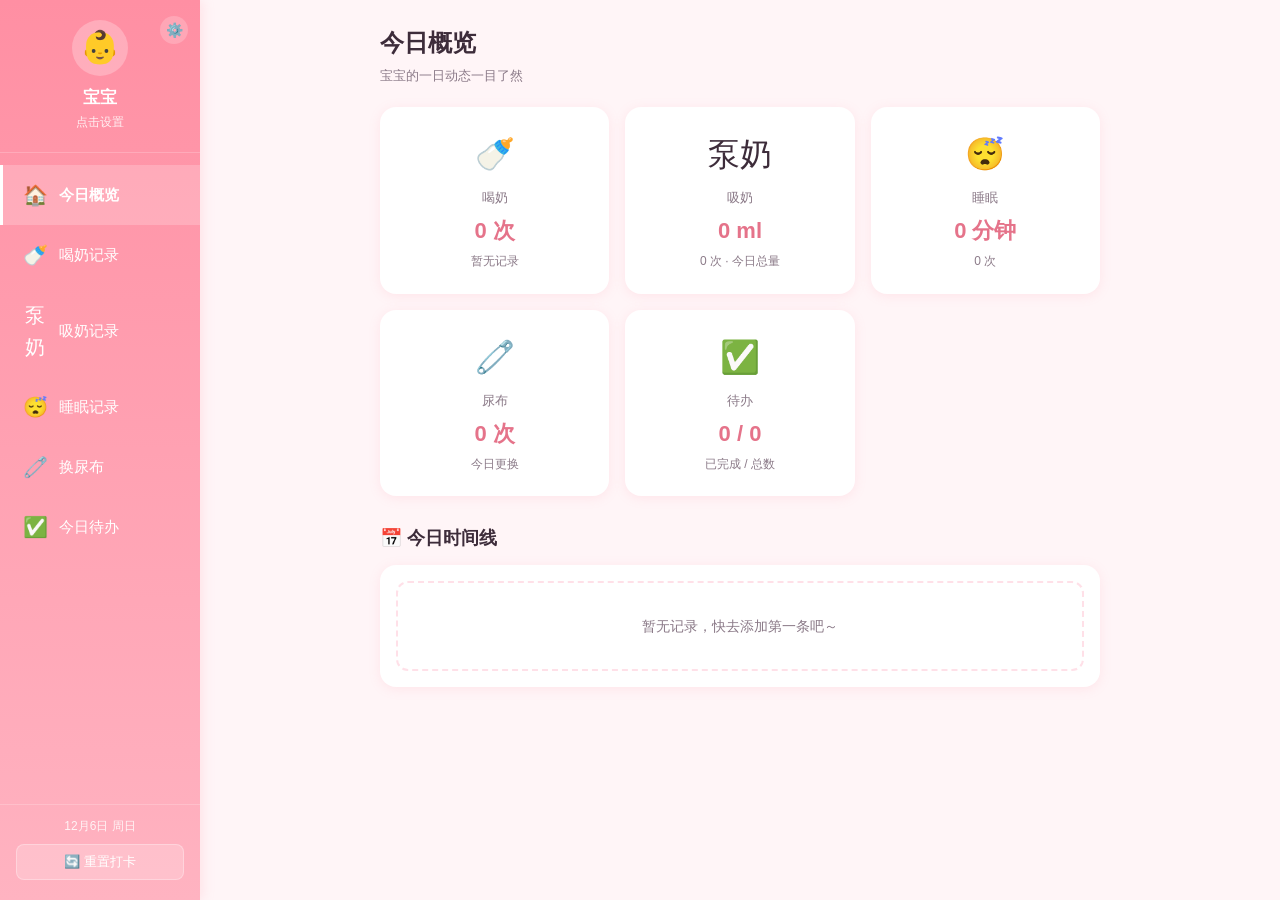
==== app.html @ 60a678c5 "添加单文件版本(全部内联)解决加载问题" ====
<!DOCTYPE html>
<html lang="zh-CN">
<head>
  <meta charset="UTF-8">
  <meta name="viewport" content="width=device-width, initial-scale=1.0, maximum-scale=1.0, user-scalable=no, viewport-fit=cover">
  <meta name="apple-mobile-web-app-capable" content="yes">
  <meta name="apple-mobile-web-app-status-bar-style" content="default">
  <meta name="apple-mobile-web-app-title" content="宝宝照护">
  <meta name="theme-color" content="#FF8FA3">
  <title>宝宝日常照护工作台</title>
  <style>/* ===== 全局样式 ===== */
:root {
  --primary: #FF8FA3;
  --primary-light: #FFB3C1;
  --primary-dark: #E5738A;
  --bg-main: #FFF5F7;
  --bg-card: #FFFFFF;
  --text-main: #3D2C3A;
  --text-sub: #8B7A88;
  --border: #FFE0E8;
  --shadow: 0 2px 12px rgba(255, 143, 163, 0.15);
  --shadow-hover: 0 4px 20px rgba(255, 143, 163, 0.25);
  --sidebar-w: 200px;
  --success: #6BCB77;
  --warning: #FFD93D;
  --info: #4D96FF;
}

* {
  margin: 0;
  padding: 0;
  box-sizing: border-box;
  -webkit-tap-highlight-color: transparent;
}

html, body {
  height: 100%;
  font-family: -apple-system, BlinkMacSystemFont, "PingFang SC", "Helvetica Neue", Arial, sans-serif;
  background: var(--bg-main);
  color: var(--text-main);
  font-size: 15px;
  line-height: 1.6;
  -webkit-font-smoothing: antialiased;
}

.app-container {
  display: flex;
  height: 100vh;
  height: 100dvh;
  overflow: hidden;
}

/* ===== 左侧导航栏 ===== */
.sidebar {
  width: var(--sidebar-w);
  background: linear-gradient(180deg, #FF8FA3 0%, #FFB3C1 100%);
  color: #fff;
  display: flex;
  flex-direction: column;
  flex-shrink: 0;
  box-shadow: 2px 0 12px rgba(255, 143, 163, 0.2);
  z-index: 10;
}

.sidebar-header {
  padding: 20px 16px;
  text-align: center;
  border-bottom: 1px solid rgba(255,255,255,0.2);
  position: relative;
}

.baby-avatar {
  width: 56px;
  height: 56px;
  background: rgba(255,255,255,0.25);
  border-radius: 50%;
  display: flex;
  align-items: center;
  justify-content: center;
  font-size: 32px;
  margin: 0 auto 8px;
}

.baby-name {
  font-size: 17px;
  font-weight: 600;
}

.baby-age {
  font-size: 12px;
  opacity: 0.85;
  margin-top: 2px;
}

.settings-btn {
  position: absolute;
  top: 16px;
  right: 12px;
  background: rgba(255,255,255,0.2);
  border: none;
  color: #fff;
  width: 28px;
  height: 28px;
  border-radius: 50%;
  font-size: 14px;
  cursor: pointer;
  transition: background 0.2s;
}

.settings-btn:hover {
  background: rgba(255,255,255,0.35);
}

.nav-list {
  list-style: none;
  flex: 1;
  overflow-y: auto;
  padding: 12px 0;
}

.nav-item {
  display: flex;
  align-items: center;
  gap: 12px;
  padding: 14px 20px;
  cursor: pointer;
  transition: all 0.2s;
  border-left: 3px solid transparent;
  font-size: 15px;
}

.nav-item:hover {
  background: rgba(255,255,255,0.12);
}

.nav-item.active {
  background: rgba(255,255,255,0.2);
  border-left-color: #fff;
  font-weight: 600;
}

.nav-icon {
  font-size: 20px;
  width: 24px;
  text-align: center;
}

.sidebar-footer {
  padding: 12px 16px 20px;
  border-top: 1px solid rgba(255,255,255,0.2);
}

.date-display {
  font-size: 12px;
  opacity: 0.85;
  margin-bottom: 8px;
  text-align: center;
}

.reset-btn {
  width: 100%;
  padding: 8px;
  background: rgba(255,255,255,0.2);
  border: 1px solid rgba(255,255,255,0.3);
  color: #fff;
  border-radius: 8px;
  font-size: 13px;
  cursor: pointer;
  transition: background 0.2s;
}

.reset-btn:hover {
  background: rgba(255,255,255,0.3);
}

/* ===== 主内容区 ===== */
.main-content {
  flex: 1;
  overflow-y: auto;
  padding: 24px 32px;
  -webkit-overflow-scrolling: touch;
}

.page {
  display: none;
  max-width: 720px;
  margin: 0 auto;
  animation: fadeIn 0.3s ease;
}

.page.active {
  display: block;
}

@keyframes fadeIn {
  from { opacity: 0; transform: translateY(8px); }
  to { opacity: 1; transform: translateY(0); }
}

.page-header {
  margin-bottom: 20px;
}

.page-header h1 {
  font-size: 24px;
  color: var(--text-main);
  margin-bottom: 4px;
}

.page-subtitle {
  font-size: 13px;
  color: var(--text-sub);
}

/* ===== 今日概览 ===== */
.dashboard-grid {
  display: grid;
  grid-template-columns: repeat(auto-fill, minmax(180px, 1fr));
  gap: 16px;
  margin-bottom: 28px;
}

.dash-card {
  background: var(--bg-card);
  border-radius: 16px;
  padding: 20px;
  text-align: center;
  box-shadow: var(--shadow);
  cursor: pointer;
  transition: all 0.25s;
  border: 2px solid transparent;
}

.dash-card:hover {
  transform: translateY(-3px);
  box-shadow: var(--shadow-hover);
  border-color: var(--primary-light);
}

.dash-icon {
  font-size: 32px;
  margin-bottom: 8px;
}

.dash-label {
  font-size: 13px;
  color: var(--text-sub);
  margin-bottom: 4px;
}

.dash-value {
  font-size: 22px;
  font-weight: 700;
  color: var(--primary-dark);
}

.dash-sub {
  font-size: 12px;
  color: var(--text-sub);
  margin-top: 4px;
}

.timeline-section h2 {
  font-size: 18px;
  margin-bottom: 12px;
}

.timeline {
  background: var(--bg-card);
  border-radius: 16px;
  padding: 16px;
  box-shadow: var(--shadow);
}

.timeline-item {
  display: flex;
  align-items: flex-start;
  gap: 12px;
  padding: 10px 0;
  border-bottom: 1px solid var(--border);
}

.timeline-item:last-child {
  border-bottom: none;
}

.timeline-time {
  font-size: 13px;
  font-weight: 600;
  color: var(--primary-dark);
  white-space: nowrap;
  min-width: 52px;
}

.timeline-content {
  font-size: 14px;
  color: var(--text-main);
  flex: 1;
}

.timeline-tag {
  display: inline-block;
  padding: 2px 8px;
  border-radius: 10px;
  font-size: 12px;
  margin-right: 6px;
  font-weight: 500;
}

/* ===== 表单卡片 ===== */
.form-card {
  background: var(--bg-card);
  border-radius: 16px;
  padding: 24px;
  box-shadow: var(--shadow);
  margin-bottom: 20px;
}

.form-card h3 {
  font-size: 17px;
  margin-bottom: 16px;
  color: var(--text-main);
}

.form-row {
  margin-bottom: 16px;
}

.form-row > label {
  display: block;
  font-size: 13px;
  color: var(--text-sub);
  margin-bottom: 8px;
  font-weight: 500;
}

.time-input, .text-input, .number-input {
  width: 100%;
  padding: 10px 14px;
  border: 1.5px solid var(--border);
  border-radius: 10px;
  font-size: 15px;
  color: var(--text-main);
  background: #FFFBFC;
  transition: border-color 0.2s;
  font-family: inherit;
}

.time-input:focus, .text-input:focus, .number-input:focus {
  outline: none;
  border-color: var(--primary);
}

/* 分段选择器 */
.segmented {
  display: flex;
  gap: 8px;
  flex-wrap: wrap;
}

.seg-btn {
  padding: 8px 16px;
  border: 1.5px solid var(--border);
  background: #FFFBFC;
  color: var(--text-sub);
  border-radius: 10px;
  font-size: 14px;
  cursor: pointer;
  transition: all 0.2s;
  font-family: inherit;
}

.seg-btn:hover {
  border-color: var(--primary-light);
}

.seg-btn.active {
  background: var(--primary);
  color: #fff;
  border-color: var(--primary);
  font-weight: 600;
}

/* 数字输入 */
.number-input-group {
  display: flex;
  align-items: center;
  gap: 8px;
}

.num-btn {
  width: 40px;
  height: 40px;
  border-radius: 10px;
  border: 1.5px solid var(--border);
  background: #FFFBFC;
  color: var(--primary-dark);
  font-size: 20px;
  cursor: pointer;
  transition: all 0.2s;
  font-family: inherit;
}

.num-btn:hover {
  background: var(--primary-light);
  color: #fff;
  border-color: var(--primary-light);
}

.number-input {
  text-align: center;
  flex: 1;
}

/* 时长选择 */
.duration-picker {
  display: flex;
  flex-wrap: wrap;
  gap: 8px;
}

.duration-btn {
  padding: 8px 14px;
  border: 1.5px solid var(--border);
  background: #FFFBFC;
  color: var(--text-sub);
  border-radius: 10px;
  font-size: 13px;
  cursor: pointer;
  transition: all 0.2s;
  font-family: inherit;
}

.duration-btn:hover {
  border-color: var(--primary-light);
}

.duration-btn.active {
  background: var(--primary);
  color: #fff;
  border-color: var(--primary);
}

.total-display {
  font-size: 20px;
  font-weight: 700;
  color: var(--primary-dark);
  padding: 8px 0;
}

.submit-btn {
  width: 100%;
  padding: 12px;
  background: linear-gradient(135deg, var(--primary) 0%, var(--primary-dark) 100%);
  color: #fff;
  border: none;
  border-radius: 12px;
  font-size: 16px;
  font-weight: 600;
  cursor: pointer;
  transition: all 0.2s;
  font-family: inherit;
  margin-top: 4px;
}

.submit-btn:hover {
  transform: translateY(-1px);
  box-shadow: 0 4px 12px rgba(255, 143, 163, 0.4);
}

.submit-btn:active {
  transform: translateY(0);
}

.submit-btn.inline {
  width: auto;
  padding: 10px 20px;
  margin-top: 0;
}

/* ===== 汇总栏 ===== */
.summary-bar {
  display: flex;
  flex-wrap: wrap;
  gap: 16px;
  background: var(--bg-card);
  border-radius: 12px;
  padding: 14px 20px;
  box-shadow: var(--shadow);
  margin-bottom: 16px;
  font-size: 14px;
  color: var(--text-sub);
}

.summary-bar strong {
  color: var(--primary-dark);
  font-size: 18px;
  margin: 0 2px;
}

/* ===== 记录列表 ===== */
.record-list {
  display: flex;
  flex-direction: column;
  gap: 10px;
}

.record-item {
  background: var(--bg-card);
  border-radius: 12px;
  padding: 14px 18px;
  box-shadow: var(--shadow);
  display: flex;
  align-items: center;
  justify-content: space-between;
  transition: all 0.2s;
  animation: slideIn 0.3s ease;
}

@keyframes slideIn {
  from { opacity: 0; transform: translateX(-12px); }
  to { opacity: 1; transform: translateX(0); }
}

.record-item:hover {
  box-shadow: var(--shadow-hover);
}

.record-main {
  flex: 1;
}

.record-time {
  font-size: 13px;
  color: var(--text-sub);
  margin-bottom: 4px;
}

.record-detail {
  font-size: 15px;
  color: var(--text-main);
  font-weight: 500;
}

.record-tags {
  display: flex;
  gap: 6px;
  margin-top: 4px;
  flex-wrap: wrap;
}

.tag {
  display: inline-block;
  padding: 2px 8px;
  border-radius: 8px;
  font-size: 12px;
  font-weight: 500;
}

.tag-breast { background: #FFE0EC; color: #D63384; }
.tag-formula { background: #FFF3CD; color: #B8860B; }
.tag-left { background: #D1ECF9; color: #0C5460; }
.tag-right { background: #D4EDDA; color: #155724; }
.tag-wet { background: #D1ECF9; color: #0C5460; }
.tag-dirty { background: #FFF3CD; color: #856404; }
.tag-mix { background: #E2D9F3; color: #6F42C1; }
.tag-leak { background: #F8D7DA; color: #721C24; }
.tag-cry { background: #F8D7DA; color: #721C24; }
.tag-nocry { background: #D4EDDA; color: #155724; }
.tag-method { background: #E7F5FF; color: #1971C2; }
.tag-helper { background: #FFF0F6; color: #C2255C; }

.delete-btn {
  background: none;
  border: none;
  color: #ccc;
  font-size: 20px;
  cursor: pointer;
  padding: 4px 8px;
  border-radius: 6px;
  transition: all 0.2s;
}

.delete-btn:hover {
  color: #ff6b6b;
  background: #fff0f0;
}

/* ===== 待办列表 ===== */
.todo-input-row {
  display: flex;
  gap: 10px;
  margin-bottom: 16px;
}

.todo-input-row .text-input {
  flex: 1;
}

.quick-tags {
  display: flex;
  flex-wrap: wrap;
  gap: 8px;
}

.quick-tag {
  padding: 6px 12px;
  background: #FFF0F6;
  border: 1.5px dashed var(--primary-light);
  color: var(--primary-dark);
  border-radius: 16px;
  font-size: 13px;
  cursor: pointer;
  transition: all 0.2s;
  font-family: inherit;
}

.quick-tag:hover {
  background: var(--primary);
  color: #fff;
  border-style: solid;
}

.todo-item {
  background: var(--bg-card);
  border-radius: 12px;
  padding: 14px 18px;
  box-shadow: var(--shadow);
  display: flex;
  align-items: center;
  gap: 12px;
  transition: all 0.2s;
  animation: slideIn 0.3s ease;
}

.todo-check {
  width: 24px;
  height: 24px;
  border: 2px solid var(--border);
  border-radius: 50%;
  cursor: pointer;
  display: flex;
  align-items: center;
  justify-content: center;
  flex-shrink: 0;
  transition: all 0.2s;
  background: #FFFBFC;
}

.todo-check.done {
  background: var(--success);
  border-color: var(--success);
  color: #fff;
}

.todo-check.done::after {
  content: "✓";
  font-size: 14px;
  font-weight: bold;
}

.todo-text {
  flex: 1;
  font-size: 15px;
  color: var(--text-main);
}

.todo-item.done .todo-text {
  text-decoration: line-through;
  color: var(--text-sub);
}

.todo-time {
  font-size: 12px;
  color: var(--text-sub);
}

/* ===== 空状态 ===== */
.empty-state {
  text-align: center;
  padding: 32px 16px;
  color: var(--text-sub);
  font-size: 14px;
  background: var(--bg-card);
  border-radius: 12px;
  border: 2px dashed var(--border);
}

/* ===== 弹窗 ===== */
.modal-overlay {
  display: none;
  position: fixed;
  inset: 0;
  background: rgba(0,0,0,0.4);
  z-index: 100;
  align-items: center;
  justify-content: center;
  animation: fadeIn 0.2s ease;
}

.modal-overlay.show {
  display: flex;
}

.modal {
  background: #fff;
  border-radius: 20px;
  padding: 28px;
  width: 90%;
  max-width: 380px;
  box-shadow: 0 8px 32px rgba(0,0,0,0.2);
}

.modal h3 {
  font-size: 18px;
  margin-bottom: 20px;
}

.modal-actions {
  display: flex;
  gap: 12px;
  margin-top: 20px;
}

.cancel-btn {
  flex: 1;
  padding: 10px;
  background: #f0f0f0;
  border: none;
  border-radius: 10px;
  color: var(--text-sub);
  font-size: 15px;
  cursor: pointer;
  font-family: inherit;
}

/* ===== Toast ===== */
.toast {
  position: fixed;
  bottom: 24px;
  left: 50%;
  transform: translateX(-50%) translateY(100px);
  background: rgba(61, 44, 58, 0.92);
  color: #fff;
  padding: 12px 24px;
  border-radius: 24px;
  font-size: 14px;
  z-index: 200;
  opacity: 0;
  transition: all 0.3s ease;
  pointer-events: none;
  white-space: nowrap;
}

.toast.show {
  transform: translateX(-50%) translateY(0);
  opacity: 1;
}

/* ===== 工具类 ===== */
.hidden {
  display: none !important;
}

/* ===== 响应式适配（iPhone等窄屏） ===== */
@media (max-width: 640px) {
  .app-container {
    flex-direction: column;
  }

  .sidebar {
    width: 100%;
    flex-direction: row;
    align-items: stretch;
    padding: 0;
    height: 56px;
    flex-shrink: 0;
    overflow-x: auto;
  }

  .sidebar-header {
    padding: 0 12px;
    border-bottom: none;
    border-right: 1px solid rgba(255,255,255,0.2);
    display: flex;
    align-items: center;
    gap: 8px;
    flex-shrink: 0;
    min-width: 64px;
  }

  .baby-avatar {
    width: 36px;
    height: 36px;
    font-size: 22px;
    margin: 0;
    flex-shrink: 0;
  }

  .baby-info {
    display: none;
  }

  .settings-btn {
    position: static;
    width: 32px;
    height: 32px;
    margin-left: 4px;
  }

  .nav-list {
    display: flex;
    flex-direction: row;
    padding: 0;
    flex: 1;
    overflow-x: auto;
    align-items: stretch;
  }

  .nav-item {
    display: flex;
    flex-direction: column;
    align-items: center;
    justify-content: center;
    padding: 6px 10px;
    border-left: none;
    border-bottom: 3px solid transparent;
    white-space: nowrap;
    flex-shrink: 0;
    font-size: 11px;
    gap: 2px;
    min-width: 64px;
  }

  .nav-item.active {
    border-bottom-color: #fff;
  }

  .nav-label {
    font-size: 11px;
  }

  .nav-icon {
    font-size: 18px;
  }

  .sidebar-footer {
    display: none;
  }

  .main-content {
    padding: 16px;
    flex: 1;
  }

  .page-header h1 {
    font-size: 20px;
  }

  .dashboard-grid {
    grid-template-columns: repeat(2, 1fr);
    gap: 10px;
  }

  .dash-card {
    padding: 14px;
  }

  .dash-icon {
    font-size: 24px;
  }

  .dash-value {
    font-size: 18px;
  }

  .form-card {
    padding: 16px;
  }

  .summary-bar {
    gap: 10px;
    padding: 12px;
    font-size: 13px;
  }

  .seg-btn {
    padding: 7px 12px;
    font-size: 13px;
  }
}

/* iPhone SE 等超小屏 */
@media (max-width: 375px) {
  .dashboard-grid {
    grid-template-columns: 1fr 1fr;
  }
}
</style>
  <link rel="apple-touch-icon" href="[data-uri]">
  
</head>
<body>
  <div class="app-container">
    <!-- 左侧纵向导航栏 -->
    <nav class="sidebar">
      <div class="sidebar-header">
        <div class="baby-avatar">👶</div>
        <div class="baby-info">
          <div class="baby-name" id="babyName">宝宝</div>
          <div class="baby-age" id="babyAge">点击设置</div>
        </div>
        <button class="settings-btn" id="settingsBtn" title="设置">⚙️</button>
      </div>

      <ul class="nav-list">
        <li class="nav-item active" data-page="dashboard">
          <span class="nav-icon">🏠</span>
          <span class="nav-label">今日概览</span>
        </li>
        <li class="nav-item" data-page="feeding">
          <span class="nav-icon">🍼</span>
          <span class="nav-label">喝奶记录</span>
        </li>
        <li class="nav-item" data-page="pumping">
          <span class="nav-icon">泵奶</span>
          <span class="nav-label">吸奶记录</span>
        </li>
        <li class="nav-item" data-page="sleep">
          <span class="nav-icon">😴</span>
          <span class="nav-label">睡眠记录</span>
        </li>
        <li class="nav-item" data-page="diaper">
          <span class="nav-icon">🧷</span>
          <span class="nav-label">换尿布</span>
        </li>
        <li class="nav-item" data-page="todo">
          <span class="nav-icon">✅</span>
          <span class="nav-label">今日待办</span>
        </li>
      </ul>

      <div class="sidebar-footer">
        <div class="date-display" id="todayDate"></div>
        <button class="reset-btn" id="resetBtn" title="每日0点自动重置打卡，也可手动重置">🔄 重置打卡</button>
      </div>
    </nav>

    <!-- 主内容区 -->
    <main class="main-content">
      <!-- 今日概览页 -->
      <section class="page active" id="page-dashboard">
        <header class="page-header">
          <h1>今日概览</h1>
          <p class="page-subtitle">宝宝的一日动态一目了然</p>
        </header>
        <div class="dashboard-grid">
          <div class="dash-card feeding" data-jump="feeding">
            <div class="dash-icon">🍼</div>
            <div class="dash-label">喝奶</div>
            <div class="dash-value" id="dashFeeding">0 次</div>
            <div class="dash-sub" id="dashFeedingDetail">暂无记录</div>
          </div>
          <div class="dash-card pumping" data-jump="pumping">
            <div class="dash-icon">泵奶</div>
            <div class="dash-label">吸奶</div>
            <div class="dash-value" id="dashPumping">0 ml</div>
            <div class="dash-sub" id="dashPumpingDetail">今日总量</div>
          </div>
          <div class="dash-card sleep" data-jump="sleep">
            <div class="dash-icon">😴</div>
            <div class="dash-label">睡眠</div>
            <div class="dash-value" id="dashSleep">0 分钟</div>
            <div class="dash-sub" id="dashSleepDetail">0 次</div>
          </div>
          <div class="dash-card diaper" data-jump="diaper">
            <div class="dash-icon">🧷</div>
            <div class="dash-label">尿布</div>
            <div class="dash-value" id="dashDiaper">0 次</div>
            <div class="dash-sub" id="dashDiaperDetail">今日更换</div>
          </div>
          <div class="dash-card todo" data-jump="todo">
            <div class="dash-icon">✅</div>
            <div class="dash-label">待办</div>
            <div class="dash-value" id="dashTodo">0 / 0</div>
            <div class="dash-sub" id="dashTodoDetail">已完成 / 总数</div>
          </div>
        </div>

        <div class="timeline-section">
          <h2>📅 今日时间线</h2>
          <div class="timeline" id="todayTimeline">
            <div class="empty-state">暂无记录，快去添加第一条吧～</div>
          </div>
        </div>
      </section>

      <!-- 喝奶记录页 -->
      <section class="page" id="page-feeding">
        <header class="page-header">
          <h1>🍼 喝奶记录</h1>
          <p class="page-subtitle">24小时制精确到分钟 · 亲喂/瓶喂</p>
        </header>

        <div class="form-card">
          <h3>新增喝奶记录</h3>
          <div class="form-row">
            <label>喂养时间</label>
            <input type="time" id="feedTime" class="time-input">
          </div>

          <div class="form-row">
            <label>喂养形式</label>
            <div class="segmented" id="feedTypeSeg">
              <button class="seg-btn active" data-value="bottle">🍼 瓶喂</button>
              <button class="seg-btn" data-value="nursing">🤱 亲喂</button>
            </div>
          </div>

          <!-- 瓶喂区域 -->
          <div class="form-section" id="bottleSection">
            <div class="form-row">
              <label>喂养内容</label>
              <div class="segmented" id="bottleContentSeg">
                <button class="seg-btn active" data-value="母乳">母乳</button>
                <button class="seg-btn" data-value="奶粉">奶粉</button>
              </div>
            </div>
            <div class="form-row">
              <label>奶量 (ml)</label>
              <div class="number-input-group">
                <button class="num-btn" data-target="feedAmount" data-step="-10">−</button>
                <input type="number" id="feedAmount" min="0" max="500" value="120" class="number-input">
                <button class="num-btn" data-target="feedAmount" data-step="10">+</button>
              </div>
            </div>
          </div>

          <!-- 亲喂区域 -->
          <div class="form-section hidden" id="nursingSection">
            <div class="form-row">
              <label>喂养内容</label>
              <div class="segmented" id="nursingContentSeg">
                <button class="seg-btn active" data-value="母乳">母乳</button>
              </div>
            </div>
            <div class="form-row">
              <label>喂养侧别</label>
              <div class="segmented" id="nursingSideSeg">
                <button class="seg-btn active" data-value="左边">⬅️ 左边</button>
                <button class="seg-btn" data-value="右边">➡️ 右边</button>
              </div>
            </div>
            <div class="form-row">
              <label>喂养时长</label>
              <div class="duration-picker">
                <button class="duration-btn" data-min="5">5分钟</button>
                <button class="duration-btn" data-min="10">10分钟</button>
                <button class="duration-btn active" data-min="15">15分钟</button>
                <button class="duration-btn" data-min="20">20分钟</button>
                <button class="duration-btn" data-min="25">25分钟</button>
                <button class="duration-btn" data-min="30">30分钟</button>
              </div>
            </div>
          </div>

          <div class="form-row">
            <label>备注</label>
            <input type="text" id="feedNote" class="text-input" placeholder="选填，如宝宝状态">
          </div>

          <button class="submit-btn" id="submitFeeding">💾 保存记录</button>
        </div>

        <div class="summary-bar">
          <span>今日喝奶 <strong id="feedingCount">0</strong> 次</span>
          <span>总奶量 <strong id="feedingTotal">0</strong> ml</span>
          <span>亲喂 <strong id="feedingNursing">0</strong> 次</span>
          <span>瓶喂 <strong id="feedingBottle">0</strong> 次</span>
        </div>

        <div class="record-list" id="feedingList">
          <div class="empty-state">还没有喝奶记录</div>
        </div>
      </section>

      <!-- 吸奶记录页 -->
      <section class="page" id="page-pumping">
        <header class="page-header">
          <h1>泵奶 吸奶记录</h1>
          <p class="page-subtitle">记录妈妈吸奶 · 自动汇总日总量</p>
        </header>

        <div class="form-card">
          <h3>新增吸奶记录</h3>
          <div class="form-row">
            <label>吸奶时间</label>
            <input type="time" id="pumpTime" class="time-input">
          </div>
          <div class="form-row">
            <label>左侧吸奶量 (ml)</label>
            <div class="number-input-group">
              <button class="num-btn" data-target="pumpLeft" data-step="-5">−</button>
              <input type="number" id="pumpLeft" min="0" max="500" value="40" class="number-input">
              <button class="num-btn" data-target="pumpLeft" data-step="5">+</button>
            </div>
          </div>
          <div class="form-row">
            <label>右侧吸奶量 (ml)</label>
            <div class="number-input-group">
              <button class="num-btn" data-target="pumpRight" data-step="-5">−</button>
              <input type="number" id="pumpRight" min="0" max="500" value="40" class="number-input">
              <button class="num-btn" data-target="pumpRight" data-step="5">+</button>
            </div>
          </div>
          <div class="form-row">
            <label>本次合计</label>
            <div class="total-display"><span id="pumpSum">80</span> ml</div>
          </div>
          <div class="form-row">
            <label>备注</label>
            <input type="text" id="pumpNote" class="text-input" placeholder="选填">
          </div>
          <button class="submit-btn" id="submitPumping">💾 保存记录</button>
        </div>

        <div class="summary-bar pump-summary">
          <span>今日吸奶 <strong id="pumpCount">0</strong> 次</span>
          <span>左侧总量 <strong id="pumpLeftTotal">0</strong> ml</span>
          <span>右侧总量 <strong id="pumpRightTotal">0</strong> ml</span>
          <span>日总吸奶量 <strong id="pumpGrandTotal">0</strong> ml</span>
        </div>

        <div class="record-list" id="pumpingList">
          <div class="empty-state">还没有吸奶记录</div>
        </div>
      </section>

      <!-- 睡眠记录页 -->
      <section class="page" id="page-sleep">
        <header class="page-header">
          <h1>😴 睡眠记录</h1>
          <p class="page-subtitle">自动计算时长 · 汇总今日睡眠</p>
        </header>

        <div class="form-card">
          <h3>新增睡眠记录</h3>
          <div class="form-row">
            <label>开始时间</label>
            <input type="time" id="sleepStart" class="time-input">
          </div>
          <div class="form-row">
            <label>结束时间</label>
            <input type="time" id="sleepEnd" class="time-input">
          </div>
          <div class="form-row">
            <label>睡眠时长</label>
            <div class="total-display"><span id="sleepDuration">0</span> 分钟</div>
          </div>
          <div class="form-row">
            <label>入睡方式</label>
            <div class="segmented" id="sleepMethodSeg">
              <button class="seg-btn active" data-value="自主入睡">自主入睡</button>
              <button class="seg-btn" data-value="奶睡">奶睡</button>
              <button class="seg-btn" data-value="抱睡">抱睡</button>
            </div>
          </div>
          <div class="form-row">
            <label>哄睡辅助</label>
            <div class="segmented" id="sleepHelperSeg">
              <button class="seg-btn active" data-value="妈妈">妈妈</button>
              <button class="seg-btn" data-value="爸爸">爸爸</button>
              <button class="seg-btn" data-value="爷爷奶奶">爷爷奶奶</button>
              <button class="seg-btn" data-value="自己">自己</button>
            </div>
          </div>
          <div class="form-row">
            <label>有无哭闹</label>
            <div class="segmented" id="sleepCrySeg">
              <button class="seg-btn active" data-value="无">😊 无</button>
              <button class="seg-btn" data-value="有">😢 有</button>
            </div>
          </div>
          <div class="form-row">
            <label>备注</label>
            <input type="text" id="sleepNote" class="text-input" placeholder="选填">
          </div>
          <button class="submit-btn" id="submitSleep">💾 保存记录</button>
        </div>

        <div class="summary-bar sleep-summary">
          <span>今日睡眠 <strong id="sleepCount">0</strong> 次</span>
          <span>总时长 <strong id="sleepTotal">0</strong> 分钟</span>
          <span>哭闹 <strong id="sleepCryCount">0</strong> 次</span>
        </div>

        <div class="record-list" id="sleepList">
          <div class="empty-state">还没有睡眠记录</div>
        </div>
      </section>

      <!-- 换尿布记录页 -->
      <section class="page" id="page-diaper">
        <header class="page-header">
          <h1>🧷 换尿布记录</h1>
          <p class="page-subtitle">追踪更换频率 · 湿/脏/混合</p>
        </header>

        <div class="form-card">
          <h3>新增换尿布记录</h3>
          <div class="form-row">
            <label>更换时间</label>
            <input type="time" id="diaperTime" class="time-input">
          </div>
          <div class="form-row">
            <label>尿布类型</label>
            <div class="segmented" id="diaperTypeSeg">
              <button class="seg-btn active" data-value="湿了">💧 湿了</button>
              <button class="seg-btn" data-value="脏了">💩 脏了</button>
              <button class="seg-btn" data-value="混合">🔄 混合</button>
            </div>
          </div>
          <div class="form-row">
            <label>有无漏尿</label>
            <div class="segmented" id="diaperLeakSeg">
              <button class="seg-btn active" data-value="无">😊 无</button>
              <button class="seg-btn" data-value="有">💦 有</button>
            </div>
          </div>
          <div class="form-row">
            <label>备注</label>
            <input type="text" id="diaperNote" class="text-input" placeholder="选填">
          </div>
          <button class="submit-btn" id="submitDiaper">💾 保存记录</button>
        </div>

        <div class="summary-bar diaper-summary">
          <span>今日更换 <strong id="diaperCount">0</strong> 次</span>
          <span>湿了 <strong id="diaperWet">0</strong> 次</span>
          <span>脏了 <strong id="diaperDirty">0</strong> 次</span>
          <span>混合 <strong id="diaperMix">0</strong> 次</span>
          <span>漏尿 <strong id="diaperLeak">0</strong> 次</span>
        </div>

        <div class="record-list" id="diaperList">
          <div class="empty-state">还没有换尿布记录</div>
        </div>
      </section>

      <!-- 今日待办页 -->
      <section class="page" id="page-todo">
        <header class="page-header">
          <h1>✅ 今日待办</h1>
          <p class="page-subtitle">自行添加 · 勾选完成</p>
        </header>

        <div class="form-card">
          <h3>添加待办事项</h3>
          <div class="todo-input-row">
            <input type="text" id="todoInput" class="text-input" placeholder="如：洗澡、量体温、晒太阳...">
            <button class="submit-btn inline" id="submitTodo">➕ 添加</button>
          </div>
          <div class="form-row">
            <label>快捷添加</label>
            <div class="quick-tags">
              <button class="quick-tag" data-text="给宝宝洗澡">给宝宝洗澡</button>
              <button class="quick-tag" data-text="量体温">量体温</button>
              <button class="quick-tag" data-text="晒太阳">晒太阳</button>
              <button class="quick-tag" data-text="抚触按摩">抚触按摩</button>
              <button class="quick-tag" data-text="剪指甲">剪指甲</button>
              <button class="quick-tag" data-text="补充维生素D">补充维生素D</button>
            </div>
          </div>
        </div>

        <div class="summary-bar todo-summary">
          <span>总计 <strong id="todoTotal">0</strong> 项</span>
          <span>已完成 <strong id="todoDone">0</strong> 项</span>
          <span>待完成 <strong id="todoPending">0</strong> 项</span>
        </div>

        <div class="record-list todo-list" id="todoList">
          <div class="empty-state">还没有待办事项，快添加一个吧～</div>
        </div>
      </section>
    </main>
  </div>

  <!-- 设置弹窗 -->
  <div class="modal-overlay" id="settingsModal">
    <div class="modal">
      <h3>⚙️ 宝宝信息设置</h3>
      <div class="form-row">
        <label>宝宝昵称</label>
        <input type="text" id="inputBabyName" class="text-input" placeholder="如：小豆丁">
      </div>
      <div class="form-row">
        <label>出生日期</label>
        <input type="date" id="inputBabyBirth" class="time-input">
      </div>
      <div class="modal-actions">
        <button class="cancel-btn" id="cancelSettings">取消</button>
        <button class="submit-btn" id="saveSettings">保存</button>
      </div>
    </div>
  </div>

  <!-- Toast 提示 -->
  <div class="toast" id="toast"></div>

  <script>/**
 * 宝宝日常照护工作台 - 核心应用逻辑
 * 所有数据通过 localStorage 本地留存
 * 每日 0 点自动重置打卡状态
 */

const STORAGE_KEY = 'babyCareData';
const PROFILE_KEY = 'babyCareProfile';

// ===== 数据存储层 =====
const Store = {
  // 读取全部今日数据
  getAll() {
    const today = this.getTodayKey();
    const raw = localStorage.getItem(STORAGE_KEY);
    const allData = raw ? JSON.parse(raw) : {};
    // 检查日期，自动重置
    if (allData.date !== today) {
      allData.date = today;
      allData.feeding = [];
      allData.pumping = [];
      allData.sleep = [];
      allData.diaper = [];
      allData.todo = [];
      this.saveAll(allData);
    }
    // 确保字段完整
    return Object.assign({
      date: today,
      feeding: [],
      pumping: [],
      sleep: [],
      diaper: [],
      todo: []
    }, allData);
  },

  saveAll(data) {
    localStorage.setItem(STORAGE_KEY, JSON.stringify(data));
  },

  getTodayKey() {
    const d = new Date();
    return `${d.getFullYear()}-${String(d.getMonth()+1).padStart(2,'0')}-${String(d.getDate()).padStart(2,'0')}`;
  },

  getProfile() {
    const raw = localStorage.getItem(PROFILE_KEY);
    return raw ? JSON.parse(raw) : { name: '宝宝', birth: '' };
  },

  saveProfile(p) {
    localStorage.setItem(PROFILE_KEY, JSON.stringify(p));
  }
};

// ===== 工具函数 =====
function $(id) { return document.getElementById(id); }

function toast(msg) {
  const t = $('toast');
  t.textContent = msg;
  t.classList.add('show');
  setTimeout(() => t.classList.remove('show'), 2000);
}

function formatTime(hhmm) {
  return hhmm || '--:--';
}

function nowHHMM() {
  const d = new Date();
  return `${String(d.getHours()).padStart(2,'0')}:${String(d.getMinutes()).padStart(2,'0')}`;
}

function calcDuration(start, end) {
  const [sh, sm] = start.split(':').map(Number);
  const [eh, em] = end.split(':').map(Number);
  let mins = (eh * 60 + em) - (sh * 60 + sm);
  if (mins < 0) mins += 24 * 60; // 跨天
  return mins;
}

function calcAge(birth) {
  if (!birth) return '点击设置';
  const b = new Date(birth);
  const now = new Date();
  const days = Math.floor((now - b) / 86400000);
  if (days < 30) return `出生 ${days} 天`;
  const months = Math.floor(days / 30);
  const remainDays = days % 30;
  if (months < 12) return `${months} 个月 ${remainDays} 天`;
  const years = Math.floor(months / 12);
  return `${years} 岁 ${months % 12} 个月`;
}

// ===== 导航切换 =====
function switchPage(pageName) {
  document.querySelectorAll('.nav-item').forEach(el => {
    el.classList.toggle('active', el.dataset.page === pageName);
  });
  document.querySelectorAll('.page').forEach(el => {
    el.classList.toggle('active', el.id === `page-${pageName}`);
  });
}

// ===== 分段选择器通用处理 =====
function initSegmented(containerId, onSelect) {
  const container = $(containerId);
  if (!container) return;
  container.querySelectorAll('.seg-btn').forEach(btn => {
    btn.addEventListener('click', () => {
      container.querySelectorAll('.seg-btn').forEach(b => b.classList.remove('active'));
      btn.classList.add('active');
      if (onSelect) onSelect(btn.dataset.value);
    });
  });
}

function getSegmentedValue(containerId) {
  const active = $(containerId).querySelector('.seg-btn.active');
  return active ? active.dataset.value : '';
}

// ===== 数字输入按钮 =====
function initNumberButtons() {
  document.querySelectorAll('.num-btn').forEach(btn => {
    btn.addEventListener('click', () => {
      const target = $(btn.dataset.target);
      const step = parseInt(btn.dataset.step);
      let val = parseInt(target.value) || 0;
      val = Math.max(parseInt(target.min) || 0, val + step);
      if (target.max) val = Math.min(parseInt(target.max), val);
      target.value = val;
      target.dispatchEvent(new Event('input'));
    });
  });
}

// ===== 喝奶记录模块 =====
const Feeding = {
  state: {
    type: 'bottle',
    duration: 15
  },

  init() {
    // 喂养形式切换
    initSegmented('feedTypeSeg', (val) => {
      this.state.type = val;
      $('bottleSection').classList.toggle('hidden', val !== 'bottle');
      $('nursingSection').classList.toggle('hidden', val !== 'nursing');
    });

    initSegmented('bottleContentSeg');
    initSegmented('nursingContentSeg');
    initSegmented('nursingSideSeg');

    // 时长选择
    document.querySelectorAll('.duration-btn').forEach(btn => {
      btn.addEventListener('click', () => {
        document.querySelectorAll('.duration-btn').forEach(b => b.classList.remove('active'));
        btn.classList.add('active');
        this.state.duration = parseInt(btn.dataset.min);
      });
    });

    $('submitFeeding').addEventListener('click', () => this.add());
  },

  add() {
    const time = $('feedTime').value;
    if (!time) { toast('请选择喂养时间'); return; }

    const note = $('feedNote').value.trim();
    let record;

    if (this.state.type === 'bottle') {
      const content = getSegmentedValue('bottleContentSeg');
      const amount = parseInt($('feedAmount').value) || 0;
      record = { type: '瓶喂', content, amount, time, note };
    } else {
      const content = getSegmentedValue('nursingContentSeg');
      const side = getSegmentedValue('nursingSideSeg');
      const duration = this.state.duration;
      record = { type: '亲喂', content, side, duration, amount: 0, time, note };
    }

    const data = Store.getAll();
    data.feeding.push(record);
    Store.saveAll(data);
    $('feedNote').value = '';
    this.render();
    Dashboard.render();
    toast('喝奶记录已保存 💾');
  },

  remove(idx) {
    const data = Store.getAll();
    data.feeding.splice(idx, 1);
    Store.saveAll(data);
    this.render();
    Dashboard.render();
  },

  render() {
    const data = Store.getAll();
    const list = data.feeding.sort((a, b) => a.time > b.time ? -1 : 1);
    const container = $('feedingList');

    // 汇总
    const bottleCount = list.filter(r => r.type === '瓶喂').length;
    const nursingCount = list.filter(r => r.type === '亲喂').length;
    const totalMl = list.filter(r => r.type === '瓶喂').reduce((s, r) => s + (r.amount || 0), 0);
    $('feedingCount').textContent = list.length;
    $('feedingTotal').textContent = totalMl;
    $('feedingNursing').textContent = nursingCount;
    $('feedingBottle').textContent = bottleCount;

    if (list.length === 0) {
      container.innerHTML = '<div class="empty-state">还没有喝奶记录</div>';
      return;
    }

    container.innerHTML = list.map((r, i) => {
      const originalIdx = data.feeding.indexOf(r);
      let detail, tags = '';
      if (r.type === '瓶喂') {
        detail = `${r.content} ${r.amount}ml`;
        tags = `<span class="tag ${r.content === '母乳' ? 'tag-breast' : 'tag-formula'}">${r.content}</span>`;
      } else {
        detail = `${r.side} ${r.duration}分钟`;
        tags = `<span class="tag tag-breast">母乳</span><span class="tag ${r.side === '左边' ? 'tag-left' : 'tag-right'}">${r.side}</span><span class="tag tag-method">${r.duration}分钟</span>`;
      }
      const noteHtml = r.note ? `<div style="font-size:12px;color:var(--text-sub);margin-top:2px;">📝 ${r.note}</div>` : '';
      return `
        <div class="record-item">
          <div class="record-main">
            <div class="record-time">⏰ ${r.time}</div>
            <div class="record-detail">${r.type} · ${detail}</div>
            <div class="record-tags">${tags}</div>
            ${noteHtml}
          </div>
          <button class="delete-btn" onclick="Feeding.remove(${originalIdx})">🗑</button>
        </div>
      `;
    }).join('');
  }
};

// ===== 吸奶记录模块 =====
const Pumping = {
  init() {
    // 实时计算合计
    ['pumpLeft', 'pumpRight'].forEach(id => {
      $(id).addEventListener('input', () => this.updateSum());
    });
    $('submitPumping').addEventListener('click', () => this.add());
  },

  updateSum() {
    const left = parseInt($('pumpLeft').value) || 0;
    const right = parseInt($('pumpRight').value) || 0;
    $('pumpSum').textContent = left + right;
  },

  add() {
    const time = $('pumpTime').value;
    if (!time) { toast('请选择吸奶时间'); return; }
    const left = parseInt($('pumpLeft').value) || 0;
    const right = parseInt($('pumpRight').value) || 0;
    if (left + right === 0) { toast('请输入吸奶量'); return; }
    const note = $('pumpNote').value.trim();

    const data = Store.getAll();
    data.pumping.push({ time, left, right, note });
    Store.saveAll(data);
    $('pumpNote').value = '';
    this.render();
    Dashboard.render();
    toast('吸奶记录已保存 💾');
  },

  remove(idx) {
    const data = Store.getAll();
    data.pumping.splice(idx, 1);
    Store.saveAll(data);
    this.render();
    Dashboard.render();
  },

  render() {
    const data = Store.getAll();
    const list = data.pumping.sort((a, b) => a.time > b.time ? -1 : 1);
    const container = $('pumpingList');

    const leftTotal = list.reduce((s, r) => s + r.left, 0);
    const rightTotal = list.reduce((s, r) => s + r.right, 0);
    const grandTotal = leftTotal + rightTotal;
    $('pumpCount').textContent = list.length;
    $('pumpLeftTotal').textContent = leftTotal;
    $('pumpRightTotal').textContent = rightTotal;
    $('pumpGrandTotal').textContent = grandTotal;

    if (list.length === 0) {
      container.innerHTML = '<div class="empty-state">还没有吸奶记录</div>';
      return;
    }

    container.innerHTML = list.map((r) => {
      const originalIdx = data.pumping.indexOf(r);
      const sum = r.left + r.right;
      const noteHtml = r.note ? `<div style="font-size:12px;color:var(--text-sub);margin-top:2px;">📝 ${r.note}</div>` : '';
      return `
        <div class="record-item">
          <div class="record-main">
            <div class="record-time">⏰ ${r.time}</div>
            <div class="record-detail">左 ${r.left}ml + 右 ${r.right}ml = <strong style="color:var(--primary-dark)">${sum}ml</strong></div>
            <div class="record-tags">
              <span class="tag tag-left">左 ${r.left}ml</span>
              <span class="tag tag-right">右 ${r.right}ml</span>
            </div>
            ${noteHtml}
          </div>
          <button class="delete-btn" onclick="Pumping.remove(${originalIdx})">🗑</button>
        </div>
      `;
    }).join('');
  }
};

// ===== 睡眠记录模块 =====
const Sleep = {
  init() {
    initSegmented('sleepMethodSeg');
    initSegmented('sleepHelperSeg');
    initSegmented('sleepCrySeg');

    // 实时计算时长
    ['sleepStart', 'sleepEnd'].forEach(id => {
      $(id).addEventListener('input', () => this.updateDuration());
    });
    $('submitSleep').addEventListener('click', () => this.add());
  },

  updateDuration() {
    const start = $('sleepStart').value;
    const end = $('sleepEnd').value;
    if (start && end) {
      $('sleepDuration').textContent = calcDuration(start, end);
    } else {
      $('sleepDuration').textContent = '0';
    }
  },

  add() {
    const start = $('sleepStart').value;
    const end = $('sleepEnd').value;
    if (!start || !end) { toast('请选择开始和结束时间'); return; }
    const duration = calcDuration(start, end);
    if (duration === 0) { toast('时长不能为0'); return; }

    const method = getSegmentedValue('sleepMethodSeg');
    const helper = getSegmentedValue('sleepHelperSeg');
    const cry = getSegmentedValue('sleepCrySeg');
    const note = $('sleepNote').value.trim();

    const data = Store.getAll();
    data.sleep.push({ start, end, duration, method, helper, cry, note });
    Store.saveAll(data);
    $('sleepNote').value = '';
    this.render();
    Dashboard.render();
    toast('睡眠记录已保存 💾');
  },

  remove(idx) {
    const data = Store.getAll();
    data.sleep.splice(idx, 1);
    Store.saveAll(data);
    this.render();
    Dashboard.render();
  },

  render() {
    const data = Store.getAll();
    const list = data.sleep.sort((a, b) => a.start > b.start ? -1 : 1);
    const container = $('sleepList');

    const totalMins = list.reduce((s, r) => s + r.duration, 0);
    const cryCount = list.filter(r => r.cry === '有').length;
    $('sleepCount').textContent = list.length;
    $('sleepTotal').textContent = totalMins;
    $('sleepCryCount').textContent = cryCount;

    if (list.length === 0) {
      container.innerHTML = '<div class="empty-state">还没有睡眠记录</div>';
      return;
    }

    container.innerHTML = list.map((r) => {
      const originalIdx = data.sleep.indexOf(r);
      const noteHtml = r.note ? `<div style="font-size:12px;color:var(--text-sub);margin-top:2px;">📝 ${r.note}</div>` : '';
      return `
        <div class="record-item">
          <div class="record-main">
            <div class="record-time">😴 ${r.start} → 😊 ${r.end}</div>
            <div class="record-detail">睡眠时长 <strong style="color:var(--primary-dark)">${r.duration}</strong> 分钟</div>
            <div class="record-tags">
              <span class="tag tag-method">${r.method}</span>
              <span class="tag tag-helper">辅助: ${r.helper}</span>
              <span class="tag ${r.cry === '有' ? 'tag-cry' : 'tag-nocry'}">${r.cry === '有' ? '😢 有哭闹' : '😊 无哭闹'}</span>
            </div>
            ${noteHtml}
          </div>
          <button class="delete-btn" onclick="Sleep.remove(${originalIdx})">🗑</button>
        </div>
      `;
    }).join('');
  }
};

// ===== 换尿布记录模块 =====
const Diaper = {
  init() {
    initSegmented('diaperTypeSeg');
    initSegmented('diaperLeakSeg');
    $('submitDiaper').addEventListener('click', () => this.add());
  },

  add() {
    const time = $('diaperTime').value;
    if (!time) { toast('请选择更换时间'); return; }
    const type = getSegmentedValue('diaperTypeSeg');
    const leak = getSegmentedValue('diaperLeakSeg');
    const note = $('diaperNote').value.trim();

    const data = Store.getAll();
    data.diaper.push({ time, type, leak, note });
    Store.saveAll(data);
    $('diaperNote').value = '';
    this.render();
    Dashboard.render();
    toast('换尿布记录已保存 💾');
  },

  remove(idx) {
    const data = Store.getAll();
    data.diaper.splice(idx, 1);
    Store.saveAll(data);
    this.render();
    Dashboard.render();
  },

  render() {
    const data = Store.getAll();
    const list = data.diaper.sort((a, b) => a.time > b.time ? -1 : 1);
    const container = $('diaperList');

    const wet = list.filter(r => r.type === '湿了').length;
    const dirty = list.filter(r => r.type === '脏了').length;
    const mix = list.filter(r => r.type === '混合').length;
    const leakCount = list.filter(r => r.leak === '有').length;
    $('diaperCount').textContent = list.length;
    $('diaperWet').textContent = wet;
    $('diaperDirty').textContent = dirty;
    $('diaperMix').textContent = mix;
    $('diaperLeak').textContent = leakCount;

    if (list.length === 0) {
      container.innerHTML = '<div class="empty-state">还没有换尿布记录</div>';
      return;
    }

    container.innerHTML = list.map((r) => {
      const originalIdx = data.diaper.indexOf(r);
      const typeClass = r.type === '湿了' ? 'tag-wet' : (r.type === '脏了' ? 'tag-dirty' : 'tag-mix');
      const noteHtml = r.note ? `<div style="font-size:12px;color:var(--text-sub);margin-top:2px;">📝 ${r.note}</div>` : '';
      return `
        <div class="record-item">
          <div class="record-main">
            <div class="record-time">⏰ ${r.time}</div>
            <div class="record-detail">${r.type}</div>
            <div class="record-tags">
              <span class="tag ${typeClass}">${r.type}</span>
              <span class="tag ${r.leak === '有' ? 'tag-leak' : 'tag-nocry'}">${r.leak === '有' ? '💦 漏尿' : '😊 无漏尿'}</span>
            </div>
            ${noteHtml}
          </div>
          <button class="delete-btn" onclick="Diaper.remove(${originalIdx})">🗑</button>
        </div>
      `;
    }).join('');
  }
};

// ===== 今日待办模块 =====
const Todo = {
  init() {
    $('submitTodo').addEventListener('click', () => this.add());
    $('todoInput').addEventListener('keydown', (e) => {
      if (e.key === 'Enter') this.add();
    });
    // 快捷标签
    document.querySelectorAll('.quick-tag').forEach(tag => {
      tag.addEventListener('click', () => {
        $('todoInput').value = tag.dataset.text;
        this.add();
      });
    });
  },

  add() {
    const text = $('todoInput').value.trim();
    if (!text) { toast('请输入待办内容'); return; }
    const data = Store.getAll();
    data.todo.push({ text, done: false, time: nowHHMM() });
    Store.saveAll(data);
    $('todoInput').value = '';
    this.render();
    Dashboard.render();
    toast('待办已添加 ✅');
  },

  toggle(idx) {
    const data = Store.getAll();
    if (data.todo[idx]) {
      data.todo[idx].done = !data.todo[idx].done;
      Store.saveAll(data);
      this.render();
      Dashboard.render();
    }
  },

  remove(idx) {
    const data = Store.getAll();
    data.todo.splice(idx, 1);
    Store.saveAll(data);
    this.render();
    Dashboard.render();
  },

  render() {
    const data = Store.getAll();
    const list = data.todo;
    const container = $('todoList');

    const done = list.filter(t => t.done).length;
    $('todoTotal').textContent = list.length;
    $('todoDone').textContent = done;
    $('todoPending').textContent = list.length - done;

    if (list.length === 0) {
      container.innerHTML = '<div class="empty-state">还没有待办事项，快添加一个吧～</div>';
      return;
    }

    container.innerHTML = list.map((t, i) => `
      <div class="todo-item ${t.done ? 'done' : ''}">
        <div class="todo-check ${t.done ? 'done' : ''}" onclick="Todo.toggle(${i})"></div>
        <div class="todo-text">${t.text}</div>
        <div class="todo-time">${t.time}</div>
        <button class="delete-btn" onclick="Todo.remove(${i})">🗑</button>
      </div>
    `).join('');
  }
};

// ===== 今日概览模块 =====
const Dashboard = {
  render() {
    const data = Store.getAll();

    // 喝奶
    const feedList = data.feeding;
    const feedMl = feedList.filter(r => r.type === '瓶喂').reduce((s, r) => s + (r.amount || 0), 0);
    $('dashFeeding').textContent = `${feedList.length} 次`;
    $('dashFeedingDetail').textContent = feedList.length > 0 ? `总奶量 ${feedMl}ml` : '暂无记录';

    // 吸奶
    const pumpTotal = data.pumping.reduce((s, r) => s + r.left + r.right, 0);
    $('dashPumping').textContent = `${pumpTotal} ml`;
    $('dashPumpingDetail').textContent = `${data.pumping.length} 次 · 今日总量`;

    // 睡眠
    const sleepTotal = data.sleep.reduce((s, r) => s + r.duration, 0);
    $('dashSleep').textContent = `${sleepTotal} 分钟`;
    $('dashSleepDetail').textContent = `${data.sleep.length} 次`;

    // 尿布
    $('dashDiaper').textContent = `${data.diaper.length} 次`;
    $('dashDiaperDetail').textContent = '今日更换';

    // 待办
    const todoDone = data.todo.filter(t => t.done).length;
    $('dashTodo').textContent = `${todoDone} / ${data.todo.length}`;
    $('dashTodoDetail').textContent = '已完成 / 总数';

    // 时间线
    this.renderTimeline(data);
  },

  renderTimeline(data) {
    const items = [];
    data.feeding.forEach(r => items.push({ time: r.time, sort: r.time, icon: '🍼', text: `喝奶 · ${r.type} ${r.content || ''} ${r.amount ? r.amount+'ml' : (r.duration? r.duration+'分钟':'')}`, tag: r.type }));
    data.pumping.forEach(r => items.push({ time: r.time, sort: r.time, icon: '泵奶', text: `吸奶 · 左${r.left}ml 右${r.right}ml`, tag: '吸奶' }));
    data.sleep.forEach(r => items.push({ time: r.start, sort: r.start, icon: '😴', text: `睡眠 · ${r.start}-${r.end} (${r.duration}分钟)`, tag: '睡眠' }));
    data.diaper.forEach(r => items.push({ time: r.time, sort: r.time, icon: '🧷', text: `换尿布 · ${r.type}`, tag: r.type }));

    items.sort((a, b) => a.sort > b.sort ? -1 : 1);
    const container = $('todayTimeline');

    if (items.length === 0) {
      container.innerHTML = '<div class="empty-state">暂无记录，快去添加第一条吧～</div>';
      return;
    }

    container.innerHTML = items.map(it => `
      <div class="timeline-item">
        <div class="timeline-time">${it.time}</div>
        <div class="timeline-content">${it.icon} ${it.text}</div>
      </div>
    `).join('');
  }
};

// ===== 设置模块 =====
const Settings = {
  init() {
    $('settingsBtn').addEventListener('click', () => this.open());
    $('cancelSettings').addEventListener('click', () => this.close());
    $('saveSettings').addEventListener('click', () => this.save());
    $('settingsModal').addEventListener('click', (e) => {
      if (e.target.id === 'settingsModal') this.close();
    });
    this.renderProfile();
  },

  open() {
    const p = Store.getProfile();
    $('inputBabyName').value = p.name || '';
    $('inputBabyBirth').value = p.birth || '';
    $('settingsModal').classList.add('show');
  },

  close() {
    $('settingsModal').classList.remove('show');
  },

  save() {
    const name = $('inputBabyName').value.trim() || '宝宝';
    const birth = $('inputBabyBirth').value;
    Store.saveProfile({ name, birth });
    this.renderProfile();
    this.close();
    toast('设置已保存 ⚙️');
  },

  renderProfile() {
    const p = Store.getProfile();
    $('babyName').textContent = p.name || '宝宝';
    $('babyAge').textContent = calcAge(p.birth);
  }
};

// ===== 每日重置 =====
function resetToday() {
  const today = Store.getTodayKey();
  const data = Store.getAll();
  data.date = today;
  data.feeding = [];
  data.pumping = [];
  data.sleep = [];
  data.diaper = [];
  data.todo = [];
  Store.saveAll(data);
  Feeding.render();
  Pumping.render();
  Sleep.render();
  Diaper.render();
  Todo.render();
  Dashboard.render();
  toast('今日打卡已重置 🔄');
}

// ===== 初始化 =====
function init() {
  // 设置默认时间为当前
  const now = nowHHMM();
  ['feedTime', 'pumpTime', 'diaperTime'].forEach(id => {
    if ($(id)) $(id).value = now;
  });

  // 导航绑定
  document.querySelectorAll('.nav-item').forEach(item => {
    item.addEventListener('click', () => switchPage(item.dataset.page));
  });

  // 概览卡片跳转
  document.querySelectorAll('.dash-card').forEach(card => {
    card.addEventListener('click', () => switchPage(card.dataset.jump));
  });

  // 重置按钮
  $('resetBtn').addEventListener('click', () => {
    if (confirm('确定要重置今日所有打卡记录吗？此操作不可撤销。')) {
      resetToday();
    }
  });

  // 初始化各模块
  Settings.init();
  Feeding.init();
  Pumping.init();
  Sleep.init();
  Diaper.init();
  Todo.init();

  // 渲染所有页面数据
  Feeding.render();
  Pumping.render();
  Sleep.render();
  Diaper.render();
  Todo.render();
  Dashboard.render();

  // 显示今日日期
  const d = new Date();
  const weekDays = ['日', '一', '二', '三', '四', '五', '六'];
  $('todayDate').textContent = `${d.getMonth()+1}月${d.getDate()}日 周${weekDays[d.getDay()]}`;

  // 每日自动重置检测（每分钟检查一次日期变化）
  let lastDate = Store.getTodayKey();
  setInterval(() => {
    const today = Store.getTodayKey();
    if (today !== lastDate) {
      lastDate = today;
      resetToday();
      toast('新的一天，打卡已自动重置 🌅');
    }
  }, 60000);

  // 页面可见时也检查（从后台切回前台）
  document.addEventListener('visibilitychange', () => {
    if (!document.hidden) {
      const today = Store.getTodayKey();
      if (today !== lastDate) {
        lastDate = today;
        resetToday();
      }
    }
  });
}

// 启动
document.addEventListener('DOMContentLoaded', init);

// ===== Service Worker 注册（实现离线访问） =====
// SW removed for single-file version
</script>
</body>
</html>
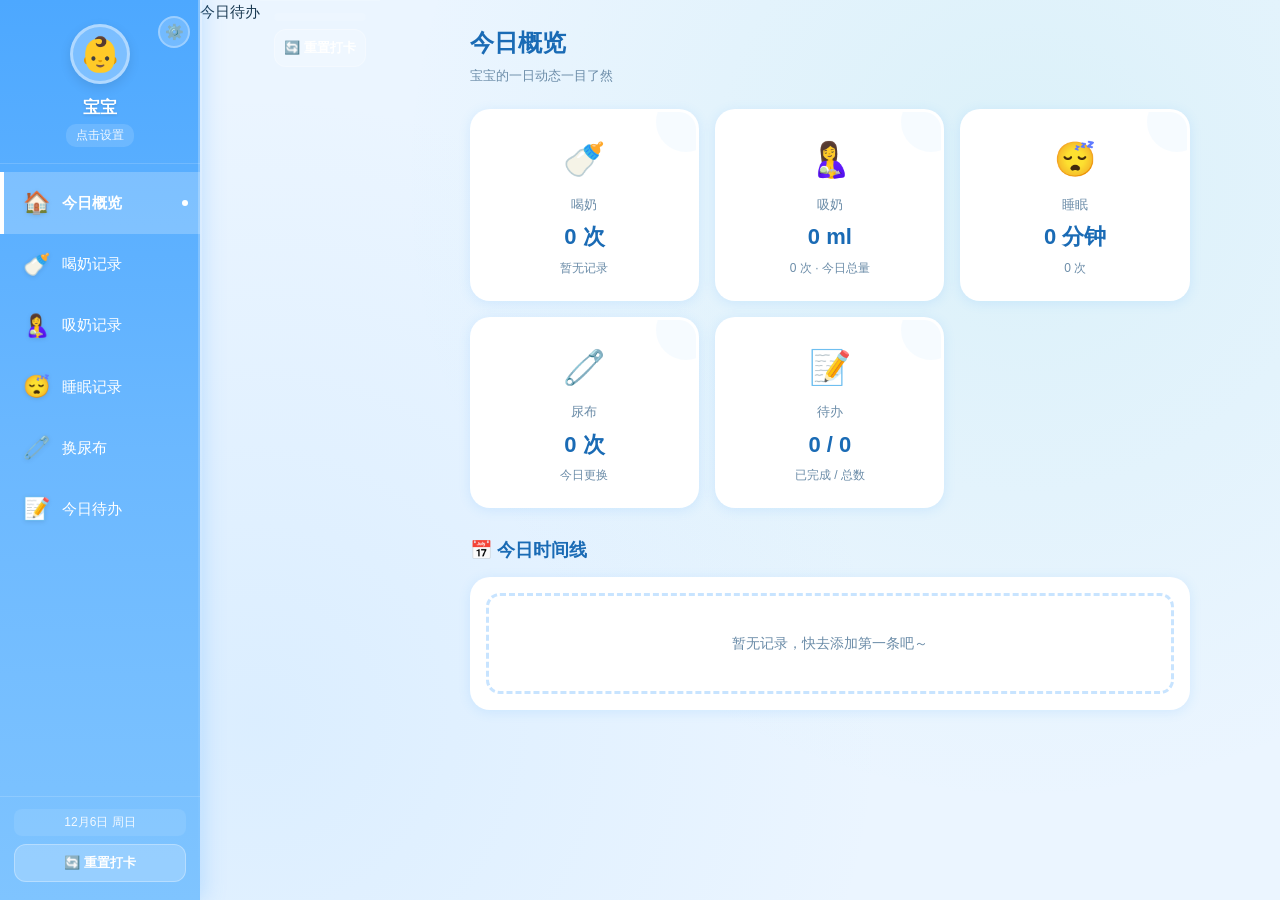
==== commit a6de60bc: "蓝色卡通风格单文件版" ====
--- a/app.html
+++ b/app.html
@@ -6,24 +6,27 @@
   <meta name="apple-mobile-web-app-capable" content="yes">
   <meta name="apple-mobile-web-app-status-bar-style" content="default">
   <meta name="apple-mobile-web-app-title" content="宝宝照护">
-  <meta name="theme-color" content="#FF8FA3">
+  <meta name="theme-color" content="#4DA8FF">
   <title>宝宝日常照护工作台</title>
-  <style>/* ===== 全局样式 ===== */
+  <style>/* ===== 全局样式 - 蓝色可爱卡通风格 ===== */
 :root {
-  --primary: #FF8FA3;
-  --primary-light: #FFB3C1;
-  --primary-dark: #E5738A;
-  --bg-main: #FFF5F7;
+  --primary: #4DA8FF;
+  --primary-light: #7FC4FF;
+  --primary-dark: #2B8FE0;
+  --primary-darker: #1A6BB5;
+  --bg-main: #EBF5FF;
   --bg-card: #FFFFFF;
-  --text-main: #3D2C3A;
-  --text-sub: #8B7A88;
-  --border: #FFE0E8;
-  --shadow: 0 2px 12px rgba(255, 143, 163, 0.15);
-  --shadow-hover: 0 4px 20px rgba(255, 143, 163, 0.25);
+  --bg-soft: #F0F8FF;
+  --text-main: #1A3A52;
+  --text-sub: #6B8CA8;
+  --border: #C8E4FF;
+  --shadow: 0 2px 12px rgba(77, 168, 255, 0.15);
+  --shadow-hover: 0 4px 20px rgba(77, 168, 255, 0.25);
   --sidebar-w: 200px;
-  --success: #6BCB77;
+  --success: #4ECDC4;
   --warning: #FFD93D;
-  --info: #4D96FF;
+  --danger: #FF6B9D;
+  --cute-radius: 20px;
 }
 
 * {
@@ -35,8 +38,11 @@
 
 html, body {
   height: 100%;
-  font-family: -apple-system, BlinkMacSystemFont, "PingFang SC", "Helvetica Neue", Arial, sans-serif;
+  font-family: -apple-system, BlinkMacSystemFont, "PingFang SC", "Helvetica Neue", "Comic Sans MS", Arial, sans-serif;
   background: var(--bg-main);
+  background-image:
+    radial-gradient(circle at 20% 80%, rgba(127, 196, 255, 0.15) 0%, transparent 50%),
+    radial-gradient(circle at 80% 20%, rgba(78, 205, 196, 0.1) 0%, transparent 50%);
   color: var(--text-main);
   font-size: 15px;
   line-height: 1.6;
@@ -50,127 +56,166 @@
   overflow: hidden;
 }
 
-/* ===== 左侧导航栏 ===== */
+/* ===== 左侧纵向导航栏 ===== */
 .sidebar {
   width: var(--sidebar-w);
-  background: linear-gradient(180deg, #FF8FA3 0%, #FFB3C1 100%);
+  background: linear-gradient(180deg, #4DA8FF 0%, #6BB8FF 50%, #7FC4FF 100%);
   color: #fff;
   display: flex;
   flex-direction: column;
   flex-shrink: 0;
-  box-shadow: 2px 0 12px rgba(255, 143, 163, 0.2);
+  box-shadow: 4px 0 20px rgba(77, 168, 255, 0.25);
   z-index: 10;
+  position: relative;
+}
+
+.sidebar::before {
+  content: '';
+  position: absolute;
+  top: 0;
+  right: -2px;
+  width: 4px;
+  height: 100%;
+  background: linear-gradient(180deg, rgba(255,255,255,0.3), transparent);
 }
 
 .sidebar-header {
-  padding: 20px 16px;
+  padding: 24px 16px 16px;
   text-align: center;
-  border-bottom: 1px solid rgba(255,255,255,0.2);
+  border-bottom: 1px solid rgba(255,255,255,0.15);
   position: relative;
 }
 
 .baby-avatar {
-  width: 56px;
-  height: 56px;
+  width: 60px;
+  height: 60px;
   background: rgba(255,255,255,0.25);
   border-radius: 50%;
   display: flex;
   align-items: center;
   justify-content: center;
-  font-size: 32px;
-  margin: 0 auto 8px;
+  font-size: 34px;
+  margin: 0 auto 10px;
+  border: 3px solid rgba(255,255,255,0.4);
+  box-shadow: 0 4px 12px rgba(0,0,0,0.1);
 }
 
 .baby-name {
   font-size: 17px;
-  font-weight: 600;
+  font-weight: 700;
+  text-shadow: 0 1px 3px rgba(0,0,0,0.15);
 }
 
 .baby-age {
   font-size: 12px;
-  opacity: 0.85;
-  margin-top: 2px;
+  opacity: 0.9;
+  margin-top: 3px;
+  background: rgba(255,255,255,0.15);
+  display: inline-block;
+  padding: 2px 10px;
+  border-radius: 10px;
 }
 
 .settings-btn {
   position: absolute;
   top: 16px;
-  right: 12px;
+  right: 10px;
   background: rgba(255,255,255,0.2);
-  border: none;
+  border: 2px solid rgba(255,255,255,0.3);
   color: #fff;
-  width: 28px;
-  height: 28px;
+  width: 32px;
+  height: 32px;
   border-radius: 50%;
-  font-size: 14px;
+  font-size: 15px;
   cursor: pointer;
-  transition: background 0.2s;
+  transition: all 0.2s;
 }
 
 .settings-btn:hover {
-  background: rgba(255,255,255,0.35);
+  background: rgba(255,255,255,0.4);
+  transform: rotate(90deg);
 }
 
 .nav-list {
   list-style: none;
   flex: 1;
   overflow-y: auto;
-  padding: 12px 0;
+  padding: 8px 0;
+}
+
+.nav-list::-webkit-scrollbar {
+  width: 0;
 }
 
 .nav-item {
   display: flex;
   align-items: center;
   gap: 12px;
-  padding: 14px 20px;
+  padding: 13px 18px;
+  cursor: pointer;
+  transition: all 0.25s;
+  border-left: 4px solid transparent;
+  font-size: 15px;
+  position: relative;
+}
+
+.nav-item:hover {
+  background: rgba(255,255,255,0.12);
+}
+
+.nav-item.active {
+  background: rgba(255,255,255,0.22);
+  border-left-color: #fff;
+  font-weight: 700;
+}
+
+.nav-item.active::after {
+  content: '';
+  position: absolute;
+  right: 12px;
+  width: 6px;
+  height: 6px;
+  background: #fff;
+  border-radius: 50%;
+}
+
+.nav-icon {
+  font-size: 22px;
+  width: 28px;
+  text-align: center;
+  filter: drop-shadow(0 1px 2px rgba(0,0,0,0.1));
+}
+
+.sidebar-footer {
+  padding: 12px 14px 18px;
+  border-top: 1px solid rgba(255,255,255,0.15);
+}
+
+.date-display {
+  font-size: 12px;
+  opacity: 0.9;
+  margin-bottom: 8px;
+  text-align: center;
+  background: rgba(255,255,255,0.1);
+  padding: 4px 8px;
+  border-radius: 8px;
+}
+
+.reset-btn {
+  width: 100%;
+  padding: 9px;
+  background: rgba(255,255,255,0.2);
+  border: 1.5px solid rgba(255,255,255,0.3);
+  color: #fff;
+  border-radius: 12px;
+  font-size: 13px;
   cursor: pointer;
   transition: all 0.2s;
-  border-left: 3px solid transparent;
-  font-size: 15px;
-}
-
-.nav-item:hover {
-  background: rgba(255,255,255,0.12);
-}
-
-.nav-item.active {
-  background: rgba(255,255,255,0.2);
-  border-left-color: #fff;
   font-weight: 600;
 }
 
-.nav-icon {
-  font-size: 20px;
-  width: 24px;
-  text-align: center;
-}
-
-.sidebar-footer {
-  padding: 12px 16px 20px;
-  border-top: 1px solid rgba(255,255,255,0.2);
-}
-
-.date-display {
-  font-size: 12px;
-  opacity: 0.85;
-  margin-bottom: 8px;
-  text-align: center;
-}
-
-.reset-btn {
-  width: 100%;
-  padding: 8px;
-  background: rgba(255,255,255,0.2);
-  border: 1px solid rgba(255,255,255,0.3);
-  color: #fff;
-  border-radius: 8px;
-  font-size: 13px;
-  cursor: pointer;
-  transition: background 0.2s;
-}
-
 .reset-btn:hover {
-  background: rgba(255,255,255,0.3);
+  background: rgba(255,255,255,0.35);
 }
 
 /* ===== 主内容区 ===== */
@@ -193,18 +238,21 @@
 }
 
 @keyframes fadeIn {
-  from { opacity: 0; transform: translateY(8px); }
+  from { opacity: 0; transform: translateY(10px); }
   to { opacity: 1; transform: translateY(0); }
 }
 
 .page-header {
-  margin-bottom: 20px;
+  margin-bottom: 22px;
 }
 
 .page-header h1 {
   font-size: 24px;
-  color: var(--text-main);
+  color: var(--primary-darker);
   margin-bottom: 4px;
+  display: flex;
+  align-items: center;
+  gap: 8px;
 }
 
 .page-subtitle {
@@ -222,52 +270,71 @@
 
 .dash-card {
   background: var(--bg-card);
-  border-radius: 16px;
+  border-radius: var(--cute-radius);
   padding: 20px;
   text-align: center;
   box-shadow: var(--shadow);
   cursor: pointer;
   transition: all 0.25s;
-  border: 2px solid transparent;
+  border: 3px solid transparent;
+  position: relative;
+  overflow: hidden;
+}
+
+.dash-card::before {
+  content: '';
+  position: absolute;
+  top: -20px;
+  right: -20px;
+  width: 60px;
+  height: 60px;
+  background: var(--bg-soft);
+  border-radius: 50%;
+  opacity: 0.6;
 }
 
 .dash-card:hover {
-  transform: translateY(-3px);
+  transform: translateY(-4px);
   box-shadow: var(--shadow-hover);
   border-color: var(--primary-light);
 }
 
 .dash-icon {
-  font-size: 32px;
+  font-size: 34px;
   margin-bottom: 8px;
+  position: relative;
 }
 
 .dash-label {
   font-size: 13px;
   color: var(--text-sub);
   margin-bottom: 4px;
+  position: relative;
 }
 
 .dash-value {
   font-size: 22px;
   font-weight: 700;
-  color: var(--primary-dark);
+  color: var(--primary-darker);
+  position: relative;
 }
 
 .dash-sub {
   font-size: 12px;
   color: var(--text-sub);
   margin-top: 4px;
+  position: relative;
 }
 
 .timeline-section h2 {
   font-size: 18px;
   margin-bottom: 12px;
+  color: var(--primary-darker);
 }
 
 .timeline {
   background: var(--bg-card);
-  border-radius: 16px;
+  border-radius: var(--cute-radius);
   padding: 16px;
   box-shadow: var(--shadow);
 }
@@ -277,7 +344,7 @@
   align-items: flex-start;
   gap: 12px;
   padding: 10px 0;
-  border-bottom: 1px solid var(--border);
+  border-bottom: 2px dashed var(--border);
 }
 
 .timeline-item:last-child {
@@ -286,10 +353,13 @@
 
 .timeline-time {
   font-size: 13px;
-  font-weight: 600;
+  font-weight: 700;
   color: var(--primary-dark);
   white-space: nowrap;
   min-width: 52px;
+  background: var(--bg-soft);
+  padding: 2px 8px;
+  border-radius: 8px;
 }
 
 .timeline-content {
@@ -298,28 +368,23 @@
   flex: 1;
 }
 
-.timeline-tag {
-  display: inline-block;
-  padding: 2px 8px;
-  border-radius: 10px;
-  font-size: 12px;
-  margin-right: 6px;
-  font-weight: 500;
-}
-
 /* ===== 表单卡片 ===== */
 .form-card {
   background: var(--bg-card);
-  border-radius: 16px;
+  border-radius: var(--cute-radius);
   padding: 24px;
   box-shadow: var(--shadow);
   margin-bottom: 20px;
+  border: 2px solid var(--border);
 }
 
 .form-card h3 {
   font-size: 17px;
   margin-bottom: 16px;
-  color: var(--text-main);
+  color: var(--primary-darker);
+  display: flex;
+  align-items: center;
+  gap: 6px;
 }
 
 .form-row {
@@ -331,24 +396,26 @@
   font-size: 13px;
   color: var(--text-sub);
   margin-bottom: 8px;
-  font-weight: 500;
+  font-weight: 600;
 }
 
 .time-input, .text-input, .number-input {
   width: 100%;
   padding: 10px 14px;
-  border: 1.5px solid var(--border);
-  border-radius: 10px;
+  border: 2px solid var(--border);
+  border-radius: 12px;
   font-size: 15px;
   color: var(--text-main);
-  background: #FFFBFC;
-  transition: border-color 0.2s;
+  background: var(--bg-soft);
+  transition: all 0.2s;
   font-family: inherit;
 }
 
 .time-input:focus, .text-input:focus, .number-input:focus {
   outline: none;
   border-color: var(--primary);
+  background: #fff;
+  box-shadow: 0 0 0 3px rgba(77, 168, 255, 0.15);
 }
 
 /* 分段选择器 */
@@ -360,25 +427,28 @@
 
 .seg-btn {
   padding: 8px 16px;
-  border: 1.5px solid var(--border);
-  background: #FFFBFC;
+  border: 2px solid var(--border);
+  background: var(--bg-soft);
   color: var(--text-sub);
-  border-radius: 10px;
+  border-radius: 12px;
   font-size: 14px;
   cursor: pointer;
   transition: all 0.2s;
   font-family: inherit;
+  font-weight: 500;
 }
 
 .seg-btn:hover {
   border-color: var(--primary-light);
+  transform: translateY(-1px);
 }
 
 .seg-btn.active {
-  background: var(--primary);
+  background: linear-gradient(135deg, var(--primary), var(--primary-dark));
   color: #fff;
-  border-color: var(--primary);
-  font-weight: 600;
+  border-color: var(--primary-dark);
+  font-weight: 700;
+  box-shadow: 0 3px 10px rgba(77, 168, 255, 0.35);
 }
 
 /* 数字输入 */
@@ -389,22 +459,24 @@
 }
 
 .num-btn {
-  width: 40px;
-  height: 40px;
-  border-radius: 10px;
-  border: 1.5px solid var(--border);
-  background: #FFFBFC;
+  width: 42px;
+  height: 42px;
+  border-radius: 12px;
+  border: 2px solid var(--border);
+  background: var(--bg-soft);
   color: var(--primary-dark);
-  font-size: 20px;
+  font-size: 22px;
   cursor: pointer;
   transition: all 0.2s;
   font-family: inherit;
+  font-weight: 700;
 }
 
 .num-btn:hover {
-  background: var(--primary-light);
+  background: var(--primary);
   color: #fff;
-  border-color: var(--primary-light);
+  border-color: var(--primary-dark);
+  transform: scale(1.05);
 }
 
 .number-input {
@@ -421,14 +493,15 @@
 
 .duration-btn {
   padding: 8px 14px;
-  border: 1.5px solid var(--border);
-  background: #FFFBFC;
+  border: 2px solid var(--border);
+  background: var(--bg-soft);
   color: var(--text-sub);
-  border-radius: 10px;
+  border-radius: 12px;
   font-size: 13px;
   cursor: pointer;
   transition: all 0.2s;
   font-family: inherit;
+  font-weight: 500;
 }
 
 .duration-btn:hover {
@@ -436,36 +509,38 @@
 }
 
 .duration-btn.active {
-  background: var(--primary);
+  background: linear-gradient(135deg, var(--primary), var(--primary-dark));
   color: #fff;
-  border-color: var(--primary);
+  border-color: var(--primary-dark);
+  font-weight: 700;
 }
 
 .total-display {
   font-size: 20px;
   font-weight: 700;
-  color: var(--primary-dark);
+  color: var(--primary-darker);
   padding: 8px 0;
 }
 
 .submit-btn {
   width: 100%;
-  padding: 12px;
+  padding: 13px;
   background: linear-gradient(135deg, var(--primary) 0%, var(--primary-dark) 100%);
   color: #fff;
   border: none;
-  border-radius: 12px;
+  border-radius: 14px;
   font-size: 16px;
-  font-weight: 600;
+  font-weight: 700;
   cursor: pointer;
   transition: all 0.2s;
   font-family: inherit;
   margin-top: 4px;
+  box-shadow: 0 3px 12px rgba(77, 168, 255, 0.3);
 }
 
 .submit-btn:hover {
-  transform: translateY(-1px);
-  box-shadow: 0 4px 12px rgba(255, 143, 163, 0.4);
+  transform: translateY(-2px);
+  box-shadow: 0 6px 18px rgba(77, 168, 255, 0.4);
 }
 
 .submit-btn:active {
@@ -484,16 +559,17 @@
   flex-wrap: wrap;
   gap: 16px;
   background: var(--bg-card);
-  border-radius: 12px;
+  border-radius: 14px;
   padding: 14px 20px;
   box-shadow: var(--shadow);
   margin-bottom: 16px;
   font-size: 14px;
   color: var(--text-sub);
+  border: 2px solid var(--border);
 }
 
 .summary-bar strong {
-  color: var(--primary-dark);
+  color: var(--primary-darker);
   font-size: 18px;
   margin: 0 2px;
 }
@@ -507,7 +583,7 @@
 
 .record-item {
   background: var(--bg-card);
-  border-radius: 12px;
+  border-radius: 14px;
   padding: 14px 18px;
   box-shadow: var(--shadow);
   display: flex;
@@ -515,6 +591,7 @@
   justify-content: space-between;
   transition: all 0.2s;
   animation: slideIn 0.3s ease;
+  border: 2px solid var(--border);
 }
 
 @keyframes slideIn {
@@ -524,6 +601,7 @@
 
 .record-item:hover {
   box-shadow: var(--shadow-hover);
+  border-color: var(--primary-light);
 }
 
 .record-main {
@@ -534,6 +612,7 @@
   font-size: 13px;
   color: var(--text-sub);
   margin-bottom: 4px;
+  font-weight: 600;
 }
 
 .record-detail {
@@ -551,39 +630,39 @@
 
 .tag {
   display: inline-block;
-  padding: 2px 8px;
-  border-radius: 8px;
+  padding: 2px 10px;
+  border-radius: 10px;
   font-size: 12px;
-  font-weight: 500;
-}
-
-.tag-breast { background: #FFE0EC; color: #D63384; }
-.tag-formula { background: #FFF3CD; color: #B8860B; }
-.tag-left { background: #D1ECF9; color: #0C5460; }
-.tag-right { background: #D4EDDA; color: #155724; }
-.tag-wet { background: #D1ECF9; color: #0C5460; }
-.tag-dirty { background: #FFF3CD; color: #856404; }
-.tag-mix { background: #E2D9F3; color: #6F42C1; }
-.tag-leak { background: #F8D7DA; color: #721C24; }
-.tag-cry { background: #F8D7DA; color: #721C24; }
-.tag-nocry { background: #D4EDDA; color: #155724; }
-.tag-method { background: #E7F5FF; color: #1971C2; }
-.tag-helper { background: #FFF0F6; color: #C2255C; }
+  font-weight: 600;
+}
+
+.tag-breast { background: #E3F2FF; color: #1565C0; }
+.tag-formula { background: #FFF3E0; color: #E65100; }
+.tag-left { background: #E0F7FA; color: #006064; }
+.tag-right { background: #E8F5E9; color: #1B5E20; }
+.tag-wet { background: #E0F7FA; color: #006064; }
+.tag-dirty { background: #FFF3E0; color: #E65100; }
+.tag-mix { background: #F3E5F5; color: #6A1B9A; }
+.tag-leak { background: #FCE4EC; color: #AD1457; }
+.tag-cry { background: #FCE4EC; color: #C62828; }
+.tag-nocry { background: #E8F5E9; color: #2E7D32; }
+.tag-method { background: #E3F2FD; color: #1565C0; }
+.tag-helper { background: #F3E5F5; color: #7B1FA2; }
 
 .delete-btn {
   background: none;
   border: none;
-  color: #ccc;
+  color: #B0BEC5;
   font-size: 20px;
   cursor: pointer;
   padding: 4px 8px;
-  border-radius: 6px;
+  border-radius: 8px;
   transition: all 0.2s;
 }
 
 .delete-btn:hover {
-  color: #ff6b6b;
-  background: #fff0f0;
+  color: var(--danger);
+  background: #FCE4EC;
 }
 
 /* ===== 待办列表 ===== */
@@ -605,25 +684,27 @@
 
 .quick-tag {
   padding: 6px 12px;
-  background: #FFF0F6;
-  border: 1.5px dashed var(--primary-light);
-  color: var(--primary-dark);
-  border-radius: 16px;
+  background: #E3F2FF;
+  border: 2px dashed var(--primary-light);
+  color: var(--primary-darker);
+  border-radius: 18px;
   font-size: 13px;
   cursor: pointer;
   transition: all 0.2s;
   font-family: inherit;
+  font-weight: 500;
 }
 
 .quick-tag:hover {
   background: var(--primary);
   color: #fff;
   border-style: solid;
+  transform: translateY(-1px);
 }
 
 .todo-item {
   background: var(--bg-card);
-  border-radius: 12px;
+  border-radius: 14px;
   padding: 14px 18px;
   box-shadow: var(--shadow);
   display: flex;
@@ -631,12 +712,13 @@
   gap: 12px;
   transition: all 0.2s;
   animation: slideIn 0.3s ease;
+  border: 2px solid var(--border);
 }
 
 .todo-check {
-  width: 24px;
-  height: 24px;
-  border: 2px solid var(--border);
+  width: 26px;
+  height: 26px;
+  border: 2.5px solid var(--border);
   border-radius: 50%;
   cursor: pointer;
   display: flex;
@@ -644,18 +726,19 @@
   justify-content: center;
   flex-shrink: 0;
   transition: all 0.2s;
-  background: #FFFBFC;
+  background: var(--bg-soft);
 }
 
 .todo-check.done {
   background: var(--success);
   border-color: var(--success);
   color: #fff;
+  transform: scale(1.05);
 }
 
 .todo-check.done::after {
   content: "✓";
-  font-size: 14px;
+  font-size: 15px;
   font-weight: bold;
 }
 
@@ -678,12 +761,12 @@
 /* ===== 空状态 ===== */
 .empty-state {
   text-align: center;
-  padding: 32px 16px;
+  padding: 36px 16px;
   color: var(--text-sub);
   font-size: 14px;
   background: var(--bg-card);
-  border-radius: 12px;
-  border: 2px dashed var(--border);
+  border-radius: 14px;
+  border: 3px dashed var(--border);
 }
 
 /* ===== 弹窗 ===== */
@@ -691,11 +774,12 @@
   display: none;
   position: fixed;
   inset: 0;
-  background: rgba(0,0,0,0.4);
+  background: rgba(26, 58, 82, 0.4);
   z-index: 100;
   align-items: center;
   justify-content: center;
   animation: fadeIn 0.2s ease;
+  backdrop-filter: blur(4px);
 }
 
 .modal-overlay.show {
@@ -704,16 +788,18 @@
 
 .modal {
   background: #fff;
-  border-radius: 20px;
+  border-radius: 24px;
   padding: 28px;
   width: 90%;
   max-width: 380px;
-  box-shadow: 0 8px 32px rgba(0,0,0,0.2);
+  box-shadow: 0 8px 40px rgba(77, 168, 255, 0.3);
+  border: 3px solid var(--border);
 }
 
 .modal h3 {
   font-size: 18px;
   margin-bottom: 20px;
+  color: var(--primary-darker);
 }
 
 .modal-actions {
@@ -724,14 +810,15 @@
 
 .cancel-btn {
   flex: 1;
-  padding: 10px;
-  background: #f0f0f0;
+  padding: 11px;
+  background: #ECEFF1;
   border: none;
-  border-radius: 10px;
+  border-radius: 12px;
   color: var(--text-sub);
   font-size: 15px;
   cursor: pointer;
   font-family: inherit;
+  font-weight: 600;
 }
 
 /* ===== Toast ===== */
@@ -740,16 +827,18 @@
   bottom: 24px;
   left: 50%;
   transform: translateX(-50%) translateY(100px);
-  background: rgba(61, 44, 58, 0.92);
+  background: linear-gradient(135deg, var(--primary-darker), var(--primary-dark));
   color: #fff;
-  padding: 12px 24px;
-  border-radius: 24px;
+  padding: 12px 26px;
+  border-radius: 26px;
   font-size: 14px;
   z-index: 200;
   opacity: 0;
   transition: all 0.3s ease;
   pointer-events: none;
   white-space: nowrap;
+  box-shadow: 0 4px 20px rgba(77, 168, 255, 0.4);
+  font-weight: 600;
 }
 
 .toast.show {
@@ -762,39 +851,29 @@
   display: none !important;
 }
 
-/* ===== 响应式适配（iPhone等窄屏） ===== */
+/* ===== 响应式适配（iPhone等窄屏 - 保持左侧纵向导航栏） ===== */
 @media (max-width: 640px) {
   .app-container {
+    flex-direction: row;
+  }
+
+  .sidebar {
+    width: 68px;
     flex-direction: column;
-  }
-
-  .sidebar {
-    width: 100%;
-    flex-direction: row;
-    align-items: stretch;
     padding: 0;
-    height: 56px;
-    flex-shrink: 0;
-    overflow-x: auto;
   }
 
   .sidebar-header {
-    padding: 0 12px;
-    border-bottom: none;
-    border-right: 1px solid rgba(255,255,255,0.2);
-    display: flex;
-    align-items: center;
-    gap: 8px;
-    flex-shrink: 0;
-    min-width: 64px;
+    padding: 16px 4px 12px;
+    border-bottom: 1px solid rgba(255,255,255,0.15);
   }
 
   .baby-avatar {
-    width: 36px;
-    height: 36px;
-    font-size: 22px;
-    margin: 0;
-    flex-shrink: 0;
+    width: 40px;
+    height: 40px;
+    font-size: 24px;
+    margin: 0 auto;
+    border-width: 2px;
   }
 
   .baby-info {
@@ -803,49 +882,65 @@
 
   .settings-btn {
     position: static;
-    width: 32px;
-    height: 32px;
-    margin-left: 4px;
+    width: 28px;
+    height: 28px;
+    font-size: 13px;
+    margin: 8px auto 0;
+    display: block;
   }
 
   .nav-list {
     display: flex;
-    flex-direction: row;
-    padding: 0;
+    flex-direction: column;
+    padding: 4px 0;
     flex: 1;
-    overflow-x: auto;
-    align-items: stretch;
   }
 
   .nav-item {
-    display: flex;
     flex-direction: column;
     align-items: center;
     justify-content: center;
-    padding: 6px 10px;
+    padding: 10px 4px;
     border-left: none;
-    border-bottom: 3px solid transparent;
-    white-space: nowrap;
-    flex-shrink: 0;
-    font-size: 11px;
-    gap: 2px;
-    min-width: 64px;
+    border-right: 4px solid transparent;
+    font-size: 10px;
+    gap: 3px;
+    min-height: 58px;
   }
 
   .nav-item.active {
-    border-bottom-color: #fff;
+    border-left: none;
+    border-right-color: #fff;
+    background: rgba(255,255,255,0.22);
+  }
+
+  .nav-item.active::after {
+    display: none;
   }
 
   .nav-label {
-    font-size: 11px;
+    font-size: 10px;
+    text-align: center;
+    line-height: 1.2;
   }
 
   .nav-icon {
-    font-size: 18px;
+    font-size: 22px;
   }
 
   .sidebar-footer {
+    padding: 8px 4px 12px;
+  }
+
+  .date-display {
     display: none;
+  }
+
+  .reset-btn {
+    padding: 6px 4px;
+    font-size: 16px;
+    text-align: center;
+    line-height: 1;
   }
 
   .main-content {
@@ -867,7 +962,7 @@
   }
 
   .dash-icon {
-    font-size: 24px;
+    font-size: 26px;
   }
 
   .dash-value {
@@ -895,9 +990,21 @@
   .dashboard-grid {
     grid-template-columns: 1fr 1fr;
   }
+
+  .sidebar {
+    width: 60px;
+  }
+
+  .nav-item {
+    min-height: 52px;
+  }
+
+  .nav-label {
+    font-size: 9px;
+  }
 }
 </style>
-  <link rel="apple-touch-icon" href="[data-uri]">
+  <link rel="apple-touch-icon" href="[data-uri]">
   
 </head>
 <body>
@@ -923,7 +1030,7 @@
           <span class="nav-label">喝奶记录</span>
         </li>
         <li class="nav-item" data-page="pumping">
-          <span class="nav-icon">泵奶</span>
+          <span class="nav-icon">🤱</span>
           <span class="nav-label">吸奶记录</span>
         </li>
         <li class="nav-item" data-page="sleep">
@@ -935,7 +1042,16 @@
           <span class="nav-label">换尿布</span>
         </li>
         <li class="nav-item" data-page="todo">
-          <span class="nav-icon">✅</span>
+          <span class="nav-icon">📝</span>
+          <span class="nav-label">今日待办</span>
+        </li>
+      </ul>
+
+      <div class="sidebar-footer">
+        <div class="date-display" id="todayDate"></div>
+        <button class="reset-btn" id="resetBtn" title="每日0点自动重置打卡，也可手动重置">🔄 重置打卡</button>
+      </div>
+    </nav>
           <span class="nav-label">今日待办</span>
         </li>
       </ul>
@@ -962,7 +1078,7 @@
             <div class="dash-sub" id="dashFeedingDetail">暂无记录</div>
           </div>
           <div class="dash-card pumping" data-jump="pumping">
-            <div class="dash-icon">泵奶</div>
+            <div class="dash-icon">🤱</div>
             <div class="dash-label">吸奶</div>
             <div class="dash-value" id="dashPumping">0 ml</div>
             <div class="dash-sub" id="dashPumpingDetail">今日总量</div>
@@ -980,7 +1096,7 @@
             <div class="dash-sub" id="dashDiaperDetail">今日更换</div>
           </div>
           <div class="dash-card todo" data-jump="todo">
-            <div class="dash-icon">✅</div>
+            <div class="dash-icon">📝</div>
             <div class="dash-label">待办</div>
             <div class="dash-value" id="dashTodo">0 / 0</div>
             <div class="dash-sub" id="dashTodoDetail">已完成 / 总数</div>
@@ -1087,7 +1203,7 @@
       <!-- 吸奶记录页 -->
       <section class="page" id="page-pumping">
         <header class="page-header">
-          <h1>泵奶 吸奶记录</h1>
+          <h1>🤱 吸奶记录</h1>
           <p class="page-subtitle">记录妈妈吸奶 · 自动汇总日总量</p>
         </header>
 
@@ -1250,7 +1366,7 @@
       <!-- 今日待办页 -->
       <section class="page" id="page-todo">
         <header class="page-header">
-          <h1>✅ 今日待办</h1>
+          <h1>📝 今日待办</h1>
           <p class="page-subtitle">自行添加 · 勾选完成</p>
         </header>
 
@@ -2066,7 +2182,7 @@
 document.addEventListener('DOMContentLoaded', init);
 
 // ===== Service Worker 注册（实现离线访问） =====
-// SW removed for single-file version
+// SW removed for single-file
 </script>
 </body>
 </html>
